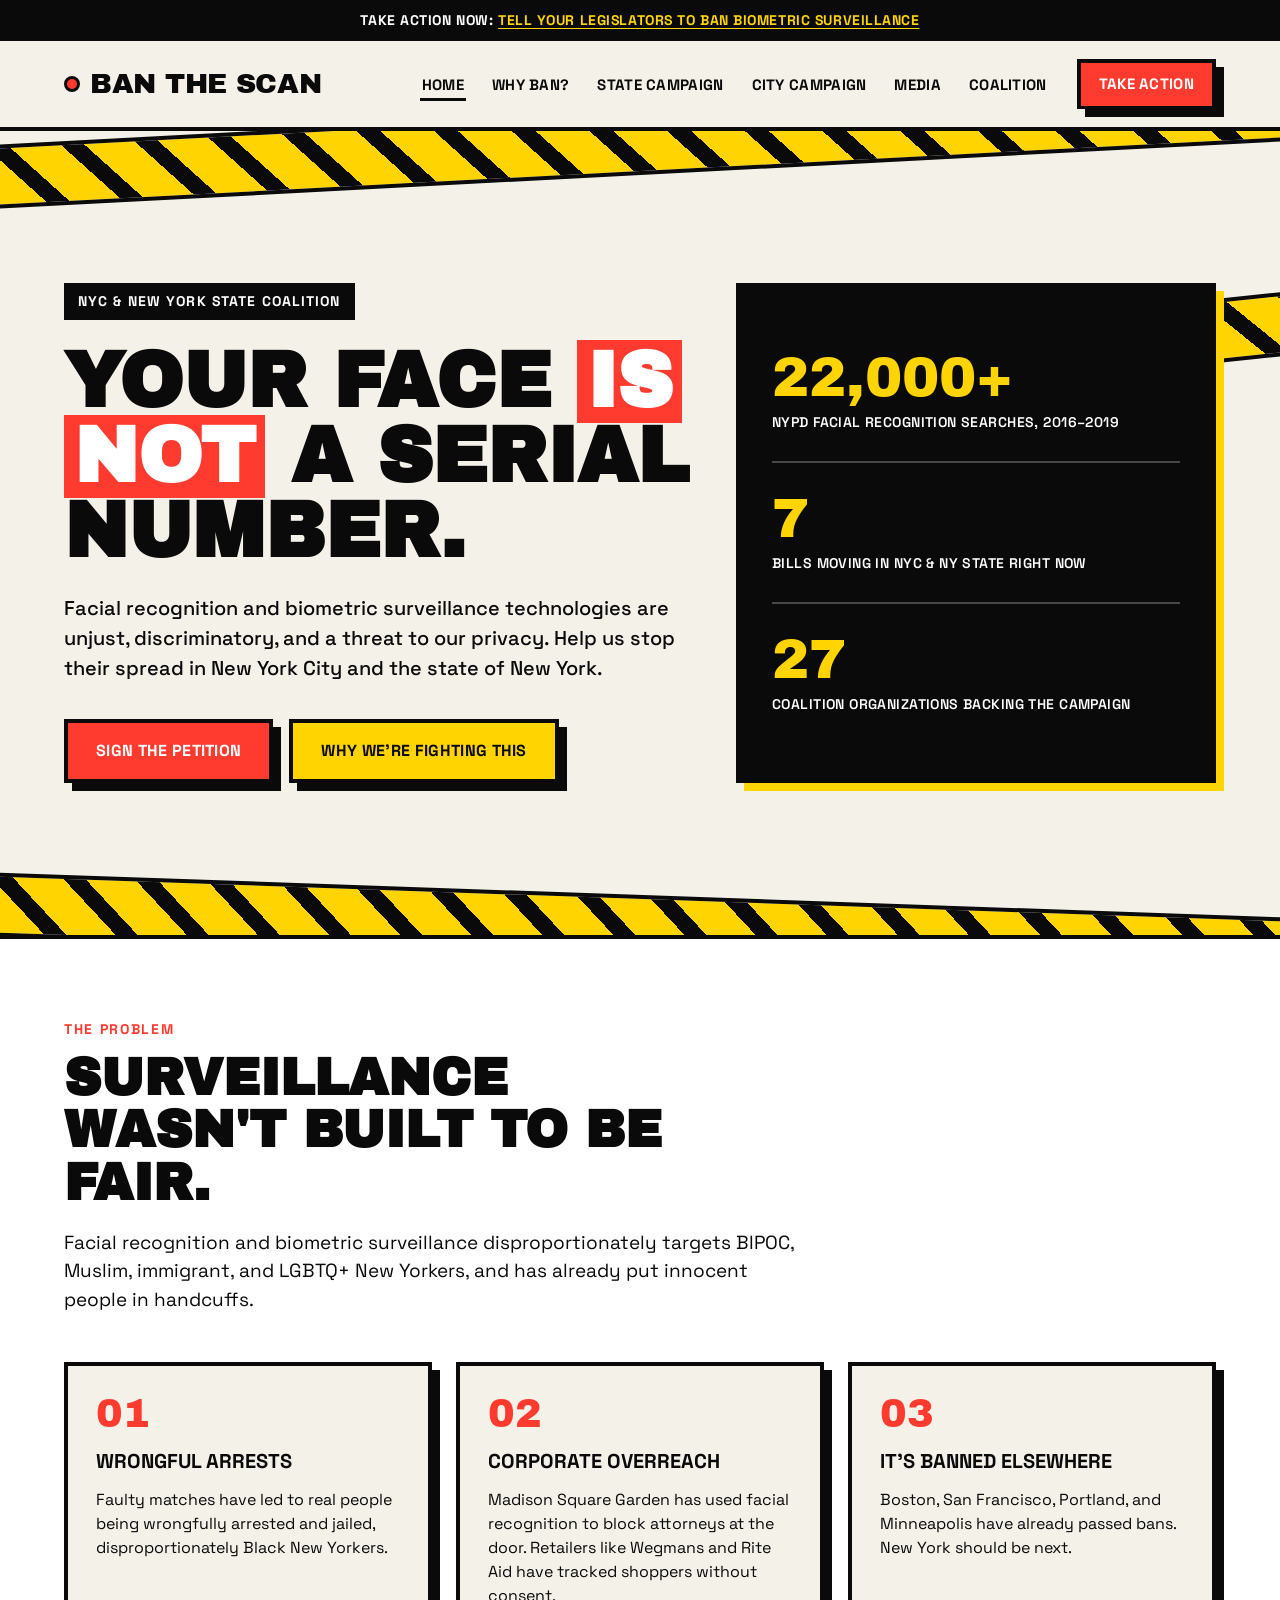
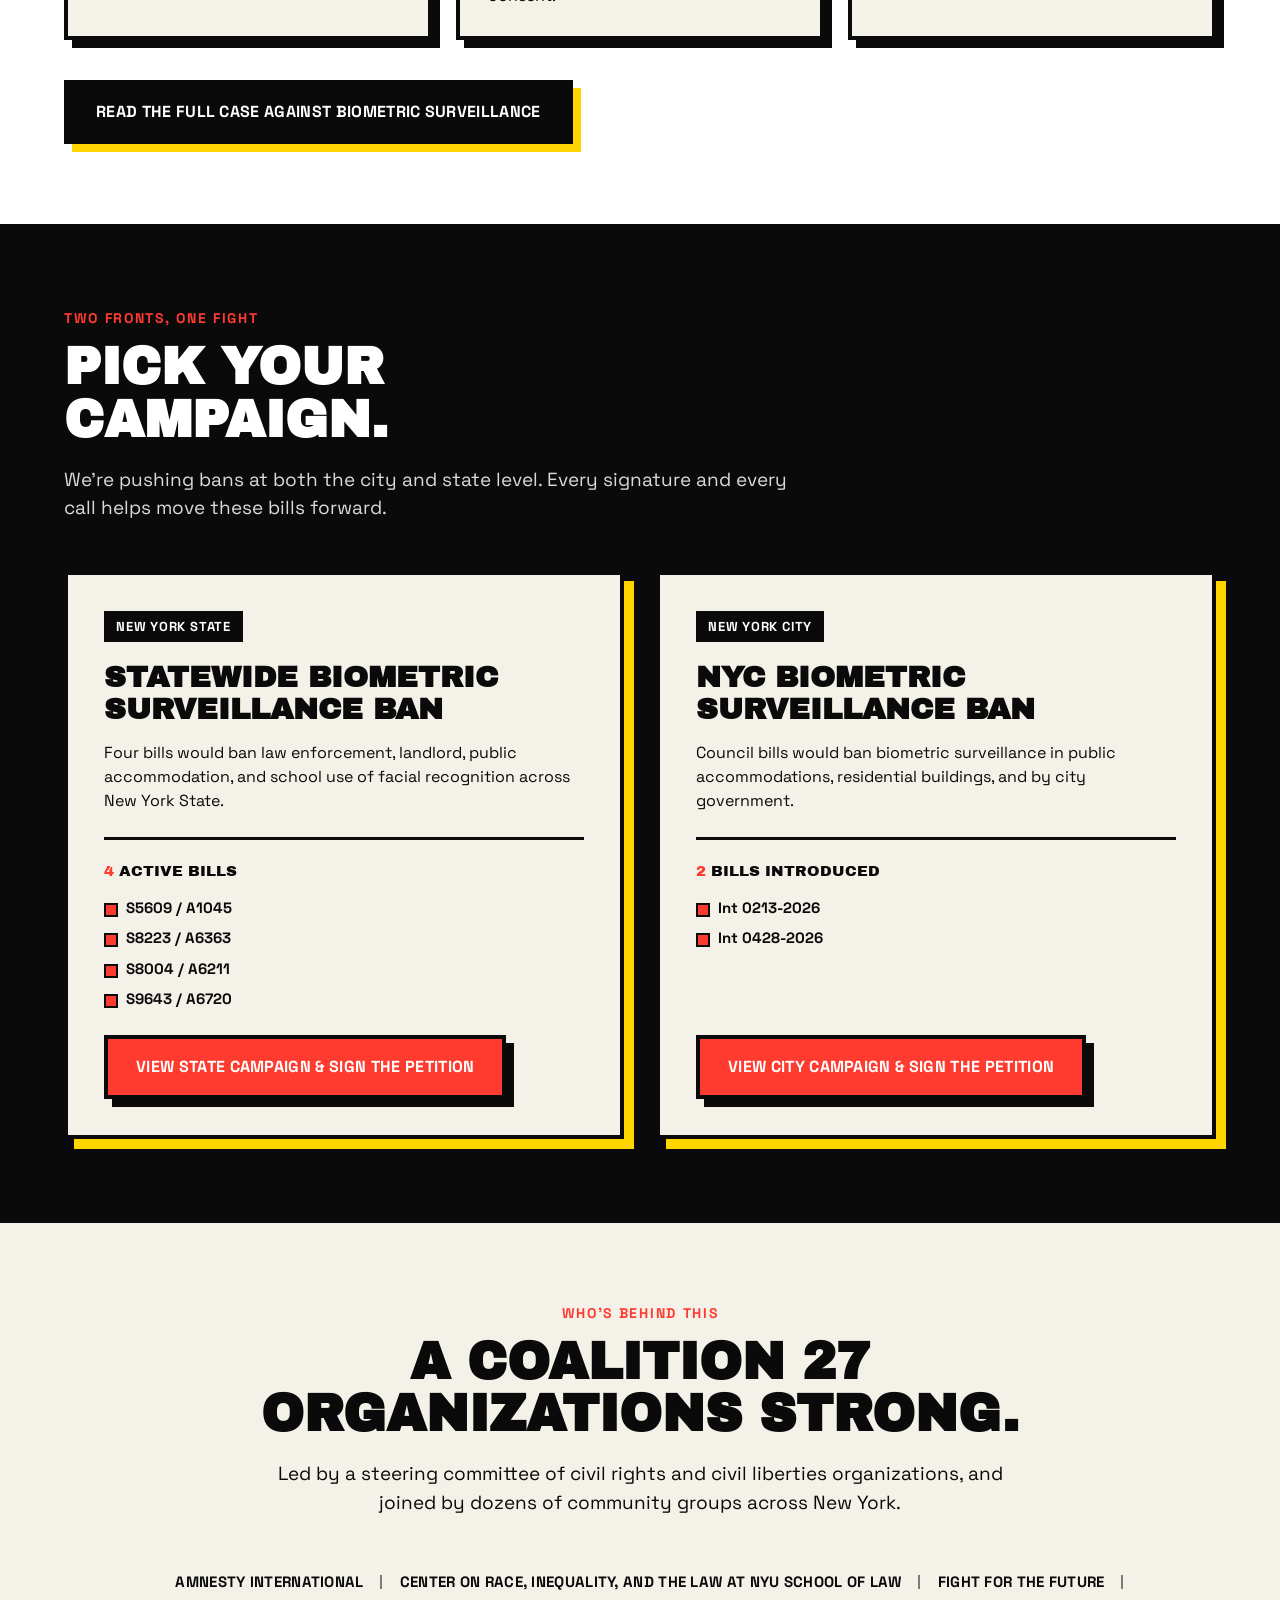
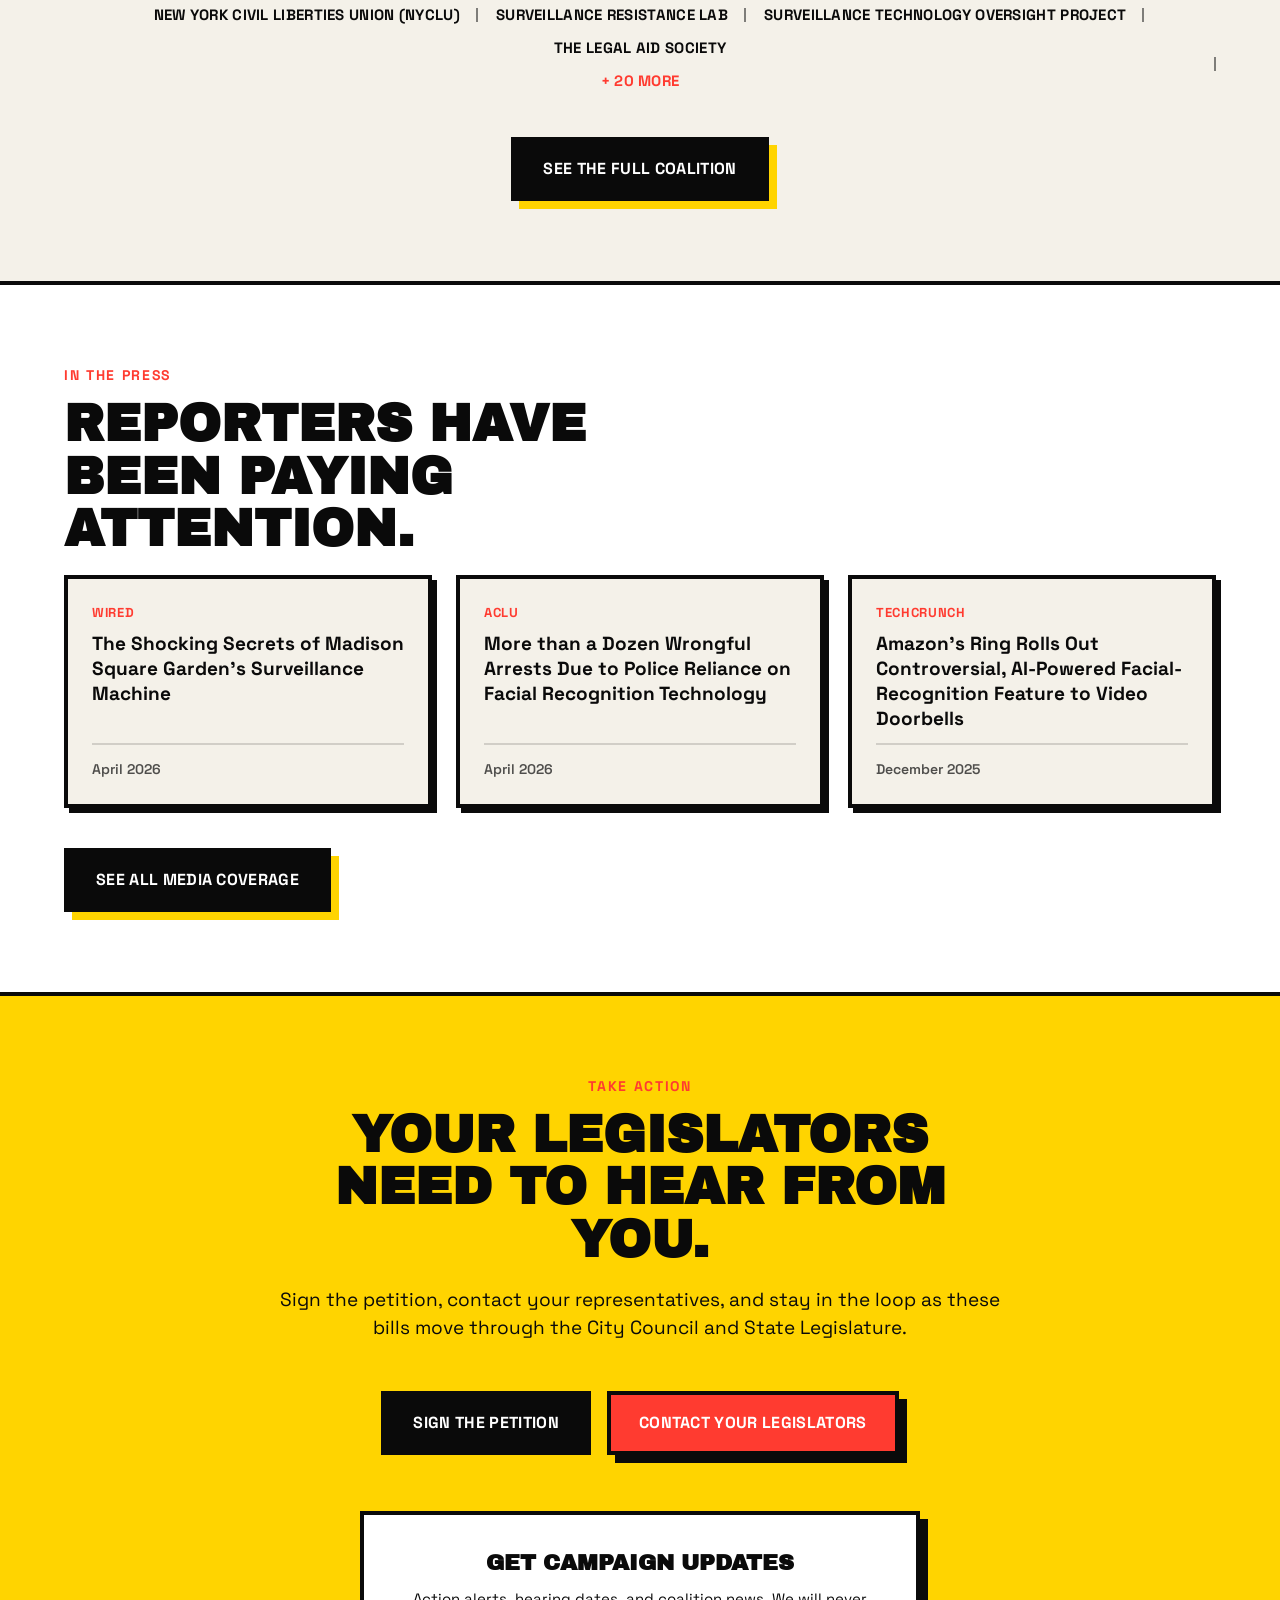
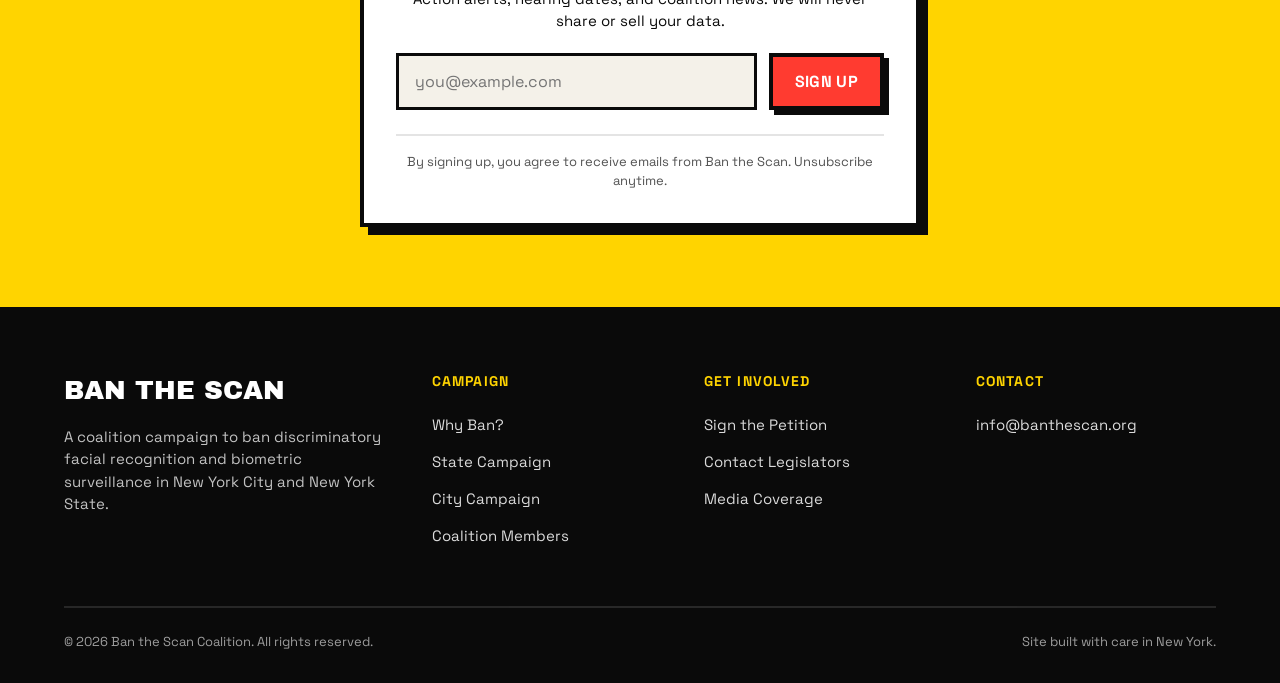
==== index.html @ d0b8f802 "Updated Cril 2025 Public Accommodations Ban Memo Of Support and 32 other files" ====
<!doctype html>
<html lang="en">
    <head>
        <meta charset="UTF-8" />
        <meta name="viewport" content="width=device-width, initial-scale=1.0" />
        <title>Ban the Scan | Stop Facial Recognition Surveillance in NYC &amp; New York State</title>
        <meta name="description" content="Ban the Scan is a coalition campaign to ban discriminatory facial recognition and biometric surveillance in New York City and New York State." />
        <link rel="stylesheet" href="/assets/css/styles.css" />
    </head>
    <body>
        <a class="skip-link" href="#main">Skip to Content</a>

        <div class="announcement">
    Take action now:
    <a href="/get-involved.html"
        >tell your legislators to ban biometric surveillance</a
    >
</div>

        <header class="site-header" id="siteHeader">
    <div class="wrap">
        <a class="logo" href="/index.html"
            ><span class="dot"></span> Ban the Scan</a
        >

        <nav class="main-nav" aria-label="Primary">
            <ul>
                <li>
                    <a
                        href="/index.html"
                        aria-current="page"
                        >Home</a
                    >
                </li>
                <li>
                    <a
                        href="/about.html"
                        
                        >Why Ban?</a
                    >
                </li>
                <li>
                    <a
                        href="/campaign-state.html"
                        
                        >State Campaign</a
                    >
                </li>
                <li>
                    <a
                        href="/campaign-city.html"
                        
                        >City Campaign</a
                    >
                </li>
                <li>
                    <a
                        href="/news.html"
                        
                        >Media</a
                    >
                </li>
                <li>
                    <a
                        href="/coalition.html"
                        
                        >Coalition</a
                    >
                </li>
            </ul>
            <a class="btn nav-cta" href="/get-involved.html"
                >Take Action</a
            >
        </nav>

        <button
            class="menu-toggle"
            id="menuToggle"
            aria-expanded="false"
            aria-controls="siteHeader"
        >
            Menu
        </button>
    </div>
</header>


        <main id="main">
    <!-- HERO -->
    <section class="hero">
        <div class="tape tape-1" aria-hidden="true"></div>
        <div class="tape tape-2" aria-hidden="true"></div>
        <div class="tape tape-3" aria-hidden="true"></div>
        <div class="wrap">
            <div class="hero-copy">
                <span class="hero-eyebrow">NYC &amp; New York State Coalition</span>
                <h1>Your face <mark>is not</mark> a serial number.</h1>
                <p class="hero-sub">Facial recognition and biometric surveillance technologies are unjust, discriminatory, and a threat to our privacy. Help us stop their spread in New York City and the state of New York.</p>
                <div class="hero-actions">
                    <a class="btn btn-primary" href="/get-involved.html">Sign the Petition</a>
                    <a class="btn btn-yellow" href="/about.html">Why We're Fighting This</a>
                </div>
            </div>

            <div class="hero-card">
                <div class="stat">22,000+</div>
                <div class="stat-label">NYPD facial recognition searches, 2016&ndash;2019</div>

                <div class="stat">7</div>
                <div class="stat-label">Bills moving in NYC &amp; NY State right now</div>

                <div class="stat">27</div>
                <div class="stat-label">Coalition organizations backing the campaign</div>
            </div>
        </div>
    </section>

    <!-- WHY BAN -->
    <section class="why-ban" id="why">
        <div class="wrap">
            <p class="section-label">The Problem</p>
            <h2 class="section-heading">Surveillance wasn't built to be fair.</h2>
            <p class="section-intro">Facial recognition and biometric surveillance disproportionately targets BIPOC, Muslim, immigrant, and LGBTQ+ New Yorkers, and has already put innocent people in handcuffs.</p>

            <div class="reasons-grid">
                
                <div class="reason-card">
                    <div class="num">01</div>
                    <h3>Wrongful Arrests</h3>
                    <p>Faulty matches have led to real people being wrongfully arrested and jailed, disproportionately Black New Yorkers.</p>
                </div>
                
                <div class="reason-card">
                    <div class="num">02</div>
                    <h3>Corporate Overreach</h3>
                    <p>Madison Square Garden has used facial recognition to block attorneys at the door. Retailers like Wegmans and Rite Aid have tracked shoppers without consent.</p>
                </div>
                
                <div class="reason-card">
                    <div class="num">03</div>
                    <h3>It's Banned Elsewhere</h3>
                    <p>Boston, San Francisco, Portland, and Minneapolis have already passed bans. New York should be next.</p>
                </div>
                
            </div>

            <div class="why-ban-footer">
                <a class="btn btn-black" href="/about.html">Read the Full Case Against Biometric Surveillance</a>
            </div>
        </div>
    </section>

    <!-- CAMPAIGNS -->
    <section class="campaigns" id="campaigns">
        <div class="wrap">
            <p class="section-label">Two Fronts, One Fight</p>
            <h2 class="section-heading">Pick your campaign.</h2>
            <p class="section-intro">We're pushing bans at both the city and state level. Every signature and every call helps move these bills forward.</p>

            <div class="campaign-grid">
                <article class="campaign-card">
                    <span class="flag">New York State</span>
                    <h3>Statewide Biometric Surveillance Ban</h3>
                    <p>Four bills would ban law enforcement, landlord, public accommodation, and school use of facial recognition across New York State.</p>
                    <p class="bill-count">
                        <span>4</span> active bills
                    </p>
                    <ul class="bill-list">
                        
                        
                        <li>S5609 / A1045</li>
                        
                        <li>S8223 / A6363</li>
                        
                        <li>S8004 / A6211</li>
                        
                        <li>S9643 / A6720</li>
                        
                    </ul>
                    <a class="btn btn-primary" href="/campaign-state.html">View State Campaign &amp; Sign the Petition</a>
                </article>

                <article class="campaign-card">
                    <span class="flag">New York City</span>
                    <h3>NYC Biometric Surveillance Ban</h3>
                    <p>Council bills would ban biometric surveillance in public accommodations, residential buildings, and by city government.</p>
                    <p class="bill-count">
                        <span>2</span> bills introduced
                    </p>
                    <ul class="bill-list">
                        
                        
                        
                        <li>Int 0213-2026</li>
                        
                        
                        
                        <li>Int 0428-2026</li>
                        
                        
                        
                        
                    </ul>
                    <a class="btn btn-primary" href="/campaign-city.html">View City Campaign &amp; Sign the Petition</a>
                </article>
            </div>
        </div>
    </section>

    <!-- COALITION -->
    <section class="coalition" id="coalition">
        <div class="wrap">
            <p class="section-label">Who's Behind This</p>
            <h2 class="section-heading">
                A coalition 27<br class="lg-break" />
                organizations strong.
            </h2>
            <p class="section-intro">Led by a steering committee of civil rights and civil liberties organizations, and joined by dozens of community groups across New York.</p>

            
            <div class="org-strip">
                
                <span>Amnesty International</span>
                
                <span>Center on Race, Inequality, and the Law at NYU School of Law</span>
                
                <span>Fight for the Future</span>
                
                <span>New York Civil Liberties Union (NYCLU)</span>
                
                <span>Surveillance Resistance Lab</span>
                
                <span>Surveillance Technology Oversight Project</span>
                
                <span>The Legal Aid Society</span>
                
                <span class="row-break-lg" aria-hidden="true"></span>
                
                
                <span class="more">+ 20 more</span>
            </div>

            <a class="btn btn-black" href="/coalition.html">See the Full Coalition</a>
        </div>
    </section>

    <!-- NEWS PREVIEW -->
    <section class="news" id="media">
        <div class="wrap">
            <p class="section-label">In the Press</p>
            <h2 class="section-heading">Reporters have been paying attention.</h2>

            <div class="news-grid">
                
                
                <article class="news-card">
                    <div class="outlet">Wired</div>
                    <h3>The Shocking Secrets of Madison Square Garden's Surveillance Machine</h3>
                    <div class="news-card-foot">
                        <div class="date">April 2026</div>
                    </div>
                </article>
                
                <article class="news-card">
                    <div class="outlet">ACLU</div>
                    <h3>More than a Dozen Wrongful Arrests Due to Police Reliance on Facial Recognition Technology</h3>
                    <div class="news-card-foot">
                        <div class="date">April 2026</div>
                    </div>
                </article>
                
                <article class="news-card">
                    <div class="outlet">TechCrunch</div>
                    <h3>Amazon's Ring Rolls Out Controversial, AI-Powered Facial-Recognition Feature to Video Doorbells</h3>
                    <div class="news-card-foot">
                        <div class="date">December 2025</div>
                    </div>
                </article>
                
            </div>

            <a class="btn btn-black" href="/news.html">See All Media Coverage</a>
        </div>
    </section>

    <!-- FINAL CTA -->
    <section class="final-cta" id="action">
        <div class="wrap">
            <p class="section-label">Take Action</p>
            <h2 class="section-heading">Your legislators need to hear from you.</h2>
            <p class="section-intro">Sign the petition, contact your representatives, and stay in the loop as these bills move through the City Council and State Legislature.</p>

            <div class="cta-actions">
                <a class="btn btn-black" href="/get-involved.html">Sign the Petition</a>
                <a class="btn btn-primary" href="/contact-legislators.html">Contact Your Legislators</a>
            </div>

            <form class="signup-form" action="#" method="post">
    <h3>Get Campaign Updates</h3>
    <p>Action alerts, hearing dates, and coalition news. We will never share or sell your data.</p>
    <div class="signup-row">
        <label class="visually-hidden" for="email">Email address</label>
        <input type="email" id="email" name="email" placeholder="you@example.com" required="" />
        <button class="btn btn-primary" type="submit">
            Sign Up
        </button>
    </div>
    <p class="signup-fineprint">By signing up, you agree to receive emails from Ban the Scan. Unsubscribe anytime.</p>
</form>

        </div>
    </section>
</main>


        


<footer class="site-footer">
    <div class="wrap">
        <div class="footer-grid">
            <div class="footer-col">
                <div class="footer-logo">Ban the Scan</div>
                <p>A coalition campaign to ban discriminatory facial recognition and biometric surveillance in New York City and New York State.</p>
            </div>
            <div class="footer-col">
                <h4>Campaign</h4>
                <ul>
                    <li><a href="/about.html">Why Ban?</a></li>
                    <li>
                        <a href="/campaign-state.html">State Campaign</a>
                    </li>
                    <li>
                        <a href="/campaign-city.html">City Campaign</a>
                    </li>
                    <li>
                        <a href="/coalition.html">Coalition Members</a>
                    </li>
                </ul>
            </div>
            <div class="footer-col">
                <h4>Get Involved</h4>
                <ul>
                    <li>
                        
                        <a href="/get-involved.html">Sign the Petition</a>
                        
                    </li>
                    <li>
                        
                        <a href="/contact-legislators.html">Contact Legislators</a>
                        
                    </li>
                    <li><a href="/news.html">Media Coverage</a></li>
                </ul>
            </div>
            <div class="footer-col">
                <h4>Contact</h4>
                <ul>
                    <li>
                        <a href="mailto:info@banthescan.org"
                            >info@banthescan.org</a
                        >
                    </li>
                </ul>
            </div>
        </div>

        <div class="footer-bottom">
            <span>&copy; 2026 Ban the Scan Coalition. All rights reserved.</span>
            <span>Site built with care in New York.</span>
        </div>
    </div>
</footer>


        <script>
            var toggle = document.getElementById("menuToggle");
            var header = document.getElementById("siteHeader");
            toggle.addEventListener("click", function () {
                var isOpen = header.classList.toggle("nav-open");
                toggle.setAttribute("aria-expanded", isOpen ? "true" : "false");
                toggle.textContent = isOpen ? "Close" : "Menu";
            });
        </script>
    </body>
</html>
---- assets/css/styles.css ----
/* ==========================================================================
   BAN THE SCAN | Neo-Brutalist Redesign
   Base stylesheet
   ========================================================================== */

@import url("https://fonts.googleapis.com/css2?family=Archivo+Black&family=Space+Grotesk:wght@400;500;600;700&display=swap");

:root {
    --black: #0a0a0a;
    --cream: #f4f1e9;
    --white: #ffffff;
    --red: #ff3b30;
    --yellow: #ffd400;
    --green: #00c853;
    --blue: #2b4bff;

    --border: 4px solid var(--black);
    --shadow-offset: 8px;
    --shadow: var(--shadow-offset) var(--shadow-offset) 0 0 var(--black);
    --shadow-sm: 5px 5px 0 0 var(--black);

    --font-display: "Archivo Black", "Helvetica Neue", Arial, sans-serif;
    --font-body: "Space Grotesk", "Helvetica Neue", Arial, sans-serif;
}

* {
    box-sizing: border-box;
}

html {
    scroll-behavior: smooth;
}

body {
    margin: 0;
    background: var(--cream);
    color: var(--black);
    font-family: var(--font-body);
    font-size: 18px;
    line-height: 1.5;
    -webkit-font-smoothing: antialiased;
}

img {
    max-width: 100%;
    display: block;
}

.visually-hidden {
    position: absolute;
    width: 1px;
    height: 1px;
    padding: 0;
    margin: -1px;
    overflow: hidden;
    clip: rect(0, 0, 0, 0);
    white-space: nowrap;
    border: 0;
}

a {
    color: inherit;
}

.wrap {
    max-width: 1200px;
    margin: 0 auto;
    padding: 0 24px;
}

/* Skip link */
.skip-link {
    position: absolute;
    left: -9999px;
    top: 0;
    background: var(--yellow);
    color: var(--black);
    padding: 12px 20px;
    z-index: 1000;
    font-family: var(--font-body);
    font-weight: 700;
    text-transform: uppercase;
    border: var(--border);
}
.skip-link:focus {
    left: 24px;
    top: 24px;
}

/* ==========================================================================
   Announcement bar
   ========================================================================== */

.announcement {
    background: var(--black);
    color: var(--white);
    font-family: var(--font-body);
    font-weight: 700;
    text-transform: uppercase;
    letter-spacing: 0.04em;
    font-size: 14px;
    text-align: center;
    padding: 10px 16px;
}

.announcement a {
    color: var(--yellow);
    text-decoration: underline;
    text-underline-offset: 3px;
}

/* ==========================================================================
   Header / Nav
   ========================================================================== */

.site-header {
    background: var(--cream);
    border-bottom: var(--border);
    position: sticky;
    top: 0;
    z-index: 100;
}

.site-header .wrap {
    display: flex;
    align-items: center;
    justify-content: space-between;
    padding-top: 18px;
    padding-bottom: 18px;
    gap: 24px;
}

.logo {
    font-family: var(--font-display);
    font-size: 28px;
    text-decoration: none;
    text-transform: uppercase;
    letter-spacing: -0.01em;
    line-height: 1;
    display: flex;
    align-items: center;
    gap: 10px;
    white-space: nowrap;
}

.logo .dot {
    width: 16px;
    height: 16px;
    background: var(--red);
    border: 3px solid var(--black);
    border-radius: 50%;
    display: inline-block;
}

.main-nav {
    display: flex;
    align-items: center;
    gap: 28px;
}

.main-nav ul {
    list-style: none;
    display: flex;
    gap: 24px;
    margin: 0;
    padding: 0;
}

.main-nav a {
    text-decoration: none;
    font-weight: 700;
    text-transform: uppercase;
    font-size: 15px;
    letter-spacing: 0.02em;
    padding: 4px 2px;
    border-bottom: 3px solid transparent;
}

.main-nav a:hover,
.main-nav a:focus {
    border-bottom: 3px solid var(--red);
}

.main-nav a[aria-current="page"] {
    border-bottom: 3px solid var(--black);
}

.nav-cta {
    background: var(--red) !important;
    color: var(--white) !important;
    padding: 10px 18px !important;
    border: 3px solid var(--black);
    box-shadow: var(--shadow-sm);
    border-bottom: 3px solid var(--black) !important;
    transition:
        transform 0.08s ease,
        box-shadow 0.08s ease;
}

.nav-cta:hover {
    transform: translate(-2px, -2px);
    box-shadow: 7px 7px 0 0 var(--black);
    border-bottom: 3px solid var(--black) !important;
}

.menu-toggle {
    display: none;
    background: var(--black);
    color: var(--white);
    border: var(--border);
    font-family: var(--font-body);
    font-weight: 700;
    text-transform: uppercase;
    font-size: 14px;
    padding: 10px 14px;
    cursor: pointer;
}

/* ==========================================================================
   Buttons (shared)
   ========================================================================== */

.btn {
    display: inline-flex;
    align-items: center;
    gap: 8px;
    font-family: var(--font-body);
    font-weight: 700;
    text-transform: uppercase;
    letter-spacing: 0.02em;
    text-decoration: none;
    font-size: 16px;
    padding: 16px 28px;
    border: var(--border);
    box-shadow: var(--shadow);
    background: var(--white);
    color: var(--black);
    transition:
        transform 0.08s ease,
        box-shadow 0.08s ease;
    cursor: pointer;
}

.btn:hover {
    transform: translate(-3px, -3px);
    box-shadow: 11px 11px 0 0 var(--black);
}

.btn:active {
    transform: translate(0, 0);
    box-shadow: 2px 2px 0 0 var(--black);
}

.btn-primary {
    background: var(--red);
    color: var(--white);
}

.btn-yellow {
    background: var(--yellow);
    color: var(--black);
}

.btn-black {
    background: var(--black);
    color: var(--white);
    box-shadow: var(--shadow-offset) var(--shadow-offset) 0 0 var(--yellow);
}

.btn-black:hover {
    box-shadow: 11px 11px 0 0 var(--yellow);
}

.btn-black:active {
    box-shadow: 2px 2px 0 0 var(--yellow);
}

.btn-sm {
    padding: 10px 18px;
    font-size: 14px;
    box-shadow: var(--shadow-sm);
}
.btn-sm:hover {
    box-shadow: 8px 8px 0 0 var(--black);
}

/* ==========================================================================
   Hero
   ========================================================================== */

.hero {
    border-bottom: var(--border);
    background: var(--cream);
    position: relative;
    overflow: hidden;
}

.tape {
    position: absolute;
    left: -80px;
    right: -80px;
    height: 64px;
    background: repeating-linear-gradient(
        45deg,
        var(--yellow) 0 36px,
        var(--black) 36px 52px
    );
    border-top: 4px solid var(--black);
    border-bottom: 4px solid var(--black);
    z-index: 0;
}

.tape-1 {
    top: -20px;
    transform: rotate(-3deg);
}

.tape-2 {
    bottom: -24px;
    transform: rotate(2deg);
}

.tape-3 {
    top: 180px;
    left: 66%;
    transform: rotate(-6deg);
}

@media (max-width: 900px) {
    .tape-3 {
        display: none;
    }
}

.hero .wrap {
    position: relative;
    z-index: 1;
    padding-top: 72px;
    padding-bottom: 72px;
    display: grid;
    grid-template-columns: 1.3fr 1fr;
    gap: 48px;
    align-items: start;
}

.hero-eyebrow {
    display: inline-block;
    background: var(--black);
    color: var(--white);
    font-weight: 700;
    text-transform: uppercase;
    font-size: 14px;
    letter-spacing: 0.08em;
    padding: 8px 14px;
    margin-bottom: 24px;
}

.hero h1 {
    font-family: var(--font-display);
    font-size: clamp(42px, 6vw, 84px);
    line-height: 0.98;
    text-transform: uppercase;
    margin: 0 0 24px;
}

.hero h1 mark {
    background: var(--red);
    color: var(--white);
    padding: 0 10px;
    box-decoration-break: clone;
    -webkit-box-decoration-break: clone;
}

.hero-sub {
    font-size: 20px;
    max-width: 54ch;
    margin: 0 0 36px;
    font-weight: 500;
}

.hero-actions {
    display: flex;
    flex-wrap: wrap;
    gap: 16px;
}

.hero-card {
    background: var(--black);
    color: var(--white);
    border: var(--border);
    box-shadow: var(--shadow-offset) var(--shadow-offset) 0 0 var(--yellow);
    padding: 32px;
    align-self: stretch;
    display: flex;
    flex-direction: column;
    justify-content: center;
    position: relative;
    z-index: 1;
}

.hero-card .stat {
    font-family: var(--font-display);
    font-size: 56px;
    line-height: 1;
    color: var(--yellow);
    margin-bottom: 6px;
}

.hero-card .stat-label {
    font-weight: 600;
    text-transform: uppercase;
    font-size: 14px;
    letter-spacing: 0.03em;
    color: var(--white);
    margin-bottom: 28px;
    padding-bottom: 28px;
    border-bottom: 2px solid rgba(255, 255, 255, 0.25);
}

.hero-card .stat-label:last-child {
    border-bottom: none;
    margin-bottom: 0;
    padding-bottom: 0;
}

/* ==========================================================================
   Section scaffolding
   ========================================================================== */

section {
    border-bottom: var(--border);
    padding: 80px 0;
}

section:last-of-type {
    border-bottom: none;
}

.section-label {
    font-family: var(--font-body);
    font-weight: 700;
    text-transform: uppercase;
    letter-spacing: 0.12em;
    font-size: 14px;
    color: var(--red);
    margin: 0 0 12px;
}

.section-heading {
    font-family: var(--font-display);
    font-size: clamp(32px, 4vw, 52px);
    text-transform: uppercase;
    line-height: 1.02;
    margin: 0 0 20px;
    max-width: 18ch;
}

.section-intro {
    max-width: 62ch;
    font-size: 19px;
    margin: 0 0 48px;
}

/* ==========================================================================
   Why Ban: reasons grid
   ========================================================================== */

.why-ban {
    background: var(--white);
}

.reasons-grid {
    display: grid;
    grid-template-columns: repeat(3, 1fr);
    gap: 24px;
}

.reason-card {
    border: var(--border);
    box-shadow: var(--shadow);
    background: var(--cream);
    padding: 28px;
}

.reason-card .num {
    font-family: var(--font-display);
    font-size: 40px;
    color: var(--red);
    margin-bottom: 12px;
    line-height: 1;
}

.reason-card h3 {
    font-family: var(--font-body);
    text-transform: uppercase;
    font-size: 20px;
    margin: 0 0 12px;
}

.reason-card p {
    margin: 0;
    font-size: 16px;
}

.why-ban-footer {
    margin-top: 40px;
}

/* ==========================================================================
   Campaigns split (State / City)
   ========================================================================== */

.campaigns {
    background: var(--black);
    color: var(--white);
}

.campaigns .section-heading {
    color: var(--white);
}

.campaigns .section-intro {
    color: rgba(255, 255, 255, 0.85);
}

.campaign-grid {
    display: grid;
    grid-template-columns: 1fr 1fr;
    gap: 32px;
}

.campaign-card {
    background: var(--cream);
    color: var(--black);
    border: var(--border);
    box-shadow: 10px 10px 0 0 var(--yellow);
    padding: 36px;
    display: flex;
    flex-direction: column;
}

.campaign-card .flag {
    display: inline-block;
    font-weight: 700;
    text-transform: uppercase;
    font-size: 13px;
    letter-spacing: 0.06em;
    background: var(--black);
    color: var(--white);
    padding: 6px 12px;
    margin-bottom: 20px;
    width: fit-content;
}

.campaign-card h3 {
    font-family: var(--font-display);
    font-size: 30px;
    text-transform: uppercase;
    margin: 0 0 16px;
    line-height: 1.05;
}

.campaign-card p {
    font-size: 16px;
    margin: 0 0 24px;
}

.campaign-card .bill-count {
    font-family: var(--font-display);
    font-size: 15px;
    text-transform: uppercase;
    margin: 0 0 14px;
    padding-top: 20px;
    border-top: 3px solid var(--black);
}

.campaign-card .bill-count span {
    color: var(--red);
}

.bill-list {
    list-style: none;
    margin: 0 0 24px;
    padding: 0;
}

.bill-list li {
    position: relative;
    padding-left: 22px;
    font-weight: 700;
    font-size: 15px;
    margin-bottom: 8px;
}

.bill-list li::before {
    content: "";
    position: absolute;
    left: 0;
    top: 6px;
    width: 10px;
    height: 10px;
    background: var(--red);
    border: 2px solid var(--black);
}

.bill-list li:last-child {
    margin-bottom: 0;
}

.campaign-card .btn {
    margin-top: auto;
    align-self: flex-start;
}

/* ==========================================================================
   Coalition strip
   ========================================================================== */

.coalition {
    background: var(--cream);
    text-align: center;
}

.coalition .section-heading {
    margin-left: auto;
    margin-right: auto;
    max-width: none;
}

.lg-break {
    display: none;
}

@media (min-width: 641px) {
    .lg-break {
        display: block;
    }
}

.coalition .section-intro {
    margin-left: auto;
    margin-right: auto;
    text-align: center;
}

.org-strip {
    display: flex;
    flex-wrap: wrap;
    justify-content: center;
    align-items: center;
    gap: 0;
    margin-bottom: 40px;
}

.org-strip span {
    position: relative;
    padding: 0 18px;
    font-family: var(--font-body);
    font-weight: 700;
    text-transform: uppercase;
    font-size: 15px;
    letter-spacing: 0.02em;
    line-height: 2.2;
}

.org-strip span:not(:last-child)::after {
    content: "";
    position: absolute;
    right: 0;
    top: 50%;
    transform: translateY(-50%);
    width: 2px;
    height: 14px;
    background: var(--black);
    opacity: 0.5;
}

.org-strip span.more {
    color: var(--red);
}

.org-strip .row-break-lg {
    display: none;
}

.org-strip .row-break-lg::after {
    content: none;
}

@media (min-width: 641px) {
    .org-strip .row-break-lg {
        display: block;
        flex-basis: 100%;
        height: 0;
        padding: 0;
    }

    .org-strip span:has(+ .row-break-lg)::after {
        content: none;
    }
}

/* ==========================================================================
   News preview
   ========================================================================== */

.news {
    background: var(--white);
}

.news-grid {
    display: grid;
    grid-template-columns: repeat(3, 1fr);
    gap: 24px;
    margin-bottom: 40px;
}

.news-card {
    border: var(--border);
    box-shadow: var(--shadow-sm);
    padding: 24px;
    background: var(--cream);
    display: flex;
    flex-direction: column;
    height: 100%;
}

.news-card .outlet {
    font-weight: 700;
    text-transform: uppercase;
    font-size: 13px;
    letter-spacing: 0.05em;
    color: var(--red);
    margin-bottom: 10px;
}

.news-card h3 {
    font-size: 19px;
    line-height: 1.3;
    margin: 0 0 12px;
}

.news-card p {
    font-size: 15px;
    margin: 0 0 16px;
}

.news-card-foot {
    margin-top: auto;
    display: flex;
    align-items: center;
    justify-content: space-between;
    flex-wrap: wrap;
    gap: 12px;
    padding-top: 14px;
    border-top: 2px solid rgba(10, 10, 10, 0.15);
}

.news-card .date {
    font-size: 14px;
    font-weight: 600;
    opacity: 0.7;
}

.coverage-category {
    margin-bottom: 56px;
}

.coverage-category:last-child {
    margin-bottom: 0;
}

.coverage-category h3 {
    font-family: var(--font-display);
    text-transform: uppercase;
    font-size: 24px;
    margin: 0 0 24px;
}

.stat-strip {
    display: flex;
    flex-wrap: wrap;
    gap: 16px;
    margin-top: 32px;
}

.stat-chip {
    border: var(--border);
    background: var(--white);
    box-shadow: var(--shadow-sm);
    padding: 14px 20px;
}

.stat-chip .num {
    font-family: var(--font-display);
    font-size: 28px;
    color: var(--red);
    line-height: 1;
}

.stat-chip .label {
    font-weight: 700;
    text-transform: uppercase;
    font-size: 12px;
    letter-spacing: 0.03em;
    margin-top: 4px;
}

/* ==========================================================================
   Final CTA / email signup
   ========================================================================== */

.final-cta {
    background: var(--yellow);
    text-align: center;
}

.final-cta .section-heading {
    margin-left: auto;
    margin-right: auto;
    max-width: 20ch;
}

.final-cta .section-intro {
    margin-left: auto;
    margin-right: auto;
    text-align: center;
}

.cta-actions {
    display: flex;
    justify-content: center;
    gap: 16px;
    flex-wrap: wrap;
    margin-bottom: 56px;
}

.signup-form {
    max-width: 560px;
    margin: 0 auto;
    border: var(--border);
    box-shadow: var(--shadow);
    background: var(--white);
    padding: 32px;
}

.signup-form h3 {
    font-family: var(--font-display);
    text-transform: uppercase;
    font-size: 22px;
    margin: 0 0 8px;
}

.signup-form p {
    margin: 0 0 20px;
    font-size: 15px;
}

.signup-row {
    display: flex;
    gap: 12px;
}

.signup-row input[type="email"] {
    flex: 1;
    font-family: var(--font-body);
    font-size: 16px;
    padding: 14px 16px;
    border: 3px solid var(--black);
    background: var(--cream);
}

.signup-row input[type="email"]:focus {
    outline: 3px solid var(--blue);
    outline-offset: 2px;
}

.signup-row .btn {
    padding: 14px 22px;
    box-shadow: var(--shadow-sm);
}

.signup-form p.signup-fineprint {
    font-size: 13px;
    margin: 24px 0 0;
    padding-top: 16px;
    border-top: 2px solid rgba(0, 0, 0, 0.15);
    opacity: 0.7;
}

/* ==========================================================================
   Footer
   ========================================================================== */

.site-footer {
    background: var(--black);
    color: var(--white);
    padding: 64px 0 32px;
}

.footer-grid {
    display: grid;
    grid-template-columns: 1.4fr 1fr 1fr 1fr;
    gap: 32px;
    margin-bottom: 48px;
}

.footer-col h4 {
    text-transform: uppercase;
    font-size: 14px;
    letter-spacing: 0.08em;
    color: var(--yellow);
    margin: 0 0 18px;
}

.footer-col ul {
    list-style: none;
    margin: 0;
    padding: 0;
}

.footer-col li {
    margin-bottom: 10px;
}

.footer-col a {
    text-decoration: none;
    font-size: 15px;
    color: var(--white);
    opacity: 0.85;
}

.footer-col a:hover {
    opacity: 1;
    text-decoration: underline;
}

.footer-logo {
    font-family: var(--font-display);
    font-size: 26px;
    text-transform: uppercase;
    margin-bottom: 16px;
}

.footer-col p {
    font-size: 15px;
    opacity: 0.75;
    max-width: 32ch;
}

.footer-bottom {
    border-top: 2px solid rgba(255, 255, 255, 0.2);
    padding-top: 24px;
    display: flex;
    justify-content: space-between;
    flex-wrap: wrap;
    gap: 12px;
    font-size: 13px;
    opacity: 0.6;
}

/* ==========================================================================
   Interior page hero + tape divider
   ========================================================================== */

.page-hero {
    background: var(--cream);
    border-bottom: var(--border);
    padding: 64px 0 56px;
}

.page-hero .hero-eyebrow {
    display: inline-block;
    background: var(--black);
    color: var(--white);
    font-weight: 700;
    text-transform: uppercase;
    font-size: 14px;
    letter-spacing: 0.08em;
    padding: 8px 14px;
    margin-bottom: 24px;
}

.page-hero h1 {
    font-family: var(--font-display);
    font-size: clamp(38px, 5.5vw, 68px);
    line-height: 1.02;
    text-transform: uppercase;
    margin: 0 0 36px;
    max-width: 16ch;
}

.page-hero .hero-sub {
    font-size: 20px;
    max-width: 62ch;
    margin: 0;
    font-weight: 500;
}

.tape-divider {
    height: 32px;
    background: repeating-linear-gradient(
        45deg,
        var(--yellow) 0 24px,
        var(--black) 24px 36px
    );
    border-top: 4px solid var(--black);
    border-bottom: 4px solid var(--black);
}

/* ==========================================================================
   Definitions
   ========================================================================== */

.definitions {
    background: var(--white);
}

.definitions-grid {
    display: grid;
    grid-template-columns: 1fr 1fr;
    gap: 24px;
}

.definition-card {
    border: var(--border);
    box-shadow: var(--shadow);
    background: var(--cream);
    padding: 32px;
}

.definition-card h3 {
    font-family: var(--font-display);
    text-transform: uppercase;
    font-size: 22px;
    margin: 0 0 14px;
}

.definition-card p {
    margin: 0;
    font-size: 16px;
}

/* ==========================================================================
   Case against: alternating stat blocks
   ========================================================================== */

.case-against {
    background: var(--cream);
}

.case-block {
    display: grid;
    grid-template-columns: 280px 1fr;
    gap: 40px;
    align-items: center;
    padding: 40px 0;
    border-bottom: 3px solid rgba(10, 10, 10, 0.15);
}

.case-block:first-of-type {
    padding-top: 0;
}

.case-block:last-of-type {
    border-bottom: none;
    padding-bottom: 0;
}

.case-block.reverse {
    grid-template-columns: 1fr 280px;
}

.case-block.reverse .case-visual {
    order: 2;
}

.case-visual {
    background: var(--black);
    border: var(--border);
    box-shadow: var(--shadow-offset) var(--shadow-offset) 0 0 var(--yellow);
    padding: 28px 20px;
    text-align: center;
}

.case-stat {
    font-family: var(--font-display);
    color: var(--yellow);
    font-size: clamp(28px, 3.4vw, 40px);
    line-height: 1;
    word-break: break-word;
}

.case-copy h3 {
    font-family: var(--font-body);
    text-transform: uppercase;
    font-size: 24px;
    margin: 0 0 12px;
}

.case-copy p {
    margin: 0;
    font-size: 17px;
    max-width: 68ch;
}

/* Real Stories: location tags are shorter text than the numeric case
   stats, so they get a smaller size and a wider box to avoid wrapping
   mid-word, plus a tighter gap to the publication byline below the name. */
#real-stories .case-stat {
    font-size: clamp(18px, 2vw, 22px);
    word-break: keep-all;
    overflow-wrap: normal;
}

#real-stories .case-copy h3 {
    margin-bottom: 4px;
}

@media (min-width: 901px) {
    #real-stories .case-block {
        grid-template-columns: 320px 1fr;
    }

    #real-stories .case-block.reverse {
        grid-template-columns: 1fr 320px;
    }
}

/* ==========================================================================
   Precedent (bans elsewhere)
   ========================================================================== */

.precedent {
    background: var(--white);
}

.precedent-grid {
    display: grid;
    grid-template-columns: repeat(4, 1fr);
    gap: 20px;
}

.precedent-card {
    border: var(--border);
    box-shadow: var(--shadow-sm);
    background: var(--cream);
    padding: 24px;
}

.precedent-card .flag {
    display: inline-block;
    font-weight: 700;
    text-transform: uppercase;
    font-size: 13px;
    letter-spacing: 0.04em;
    background: var(--black);
    color: var(--white);
    padding: 6px 12px;
    margin-bottom: 16px;
    width: fit-content;
}

.precedent-card p {
    margin: 0 0 16px;
    font-size: 15px;
}

.precedent-card p:last-child {
    margin-bottom: 0;
}

.precedent-card .card-link {
    display: inline-block;
}

/* ==========================================================================
   Contact your legislators (per-campaign)
   ========================================================================== */

.contact-legislators {
    background: var(--white);
}

.contact-grid {
    display: grid;
    grid-template-columns: repeat(3, 1fr);
    gap: 24px;
}

.contact-step {
    border: var(--border);
    box-shadow: var(--shadow);
    background: var(--cream);
    padding: 28px;
    display: flex;
    flex-direction: column;
}

.contact-step .step-num {
    font-family: var(--font-display);
    font-size: 40px;
    color: var(--red);
    line-height: 1;
    margin-bottom: 12px;
}

.contact-step h3 {
    font-family: var(--font-body);
    text-transform: uppercase;
    font-size: 20px;
    margin: 0 0 12px;
}

.contact-step p {
    font-size: 15px;
    margin: 0 0 16px;
}

.contact-step blockquote {
    margin: 0 0 16px;
    padding: 14px 16px;
    border-left: 4px solid var(--black);
    background: var(--white);
    font-style: italic;
    font-size: 14px;
}

.contact-step-links {
    display: flex;
    flex-direction: column;
    gap: 8px;
    margin-top: auto;
}

.contact-step-links .btn {
    width: fit-content;
}

/* ==========================================================================
   Logo grids (coalition)
   ========================================================================== */

.logo-grid {
    display: grid;
    grid-template-columns: repeat(4, 1fr);
    gap: 20px;
}

.logo-tile {
    border: var(--border);
    box-shadow: var(--shadow-sm);
    background: var(--white);
    padding: 24px 16px;
    min-height: 110px;
    display: flex;
    align-items: center;
    justify-content: center;
    text-align: center;
}

.logo-tile span {
    font-weight: 700;
    text-transform: uppercase;
    font-size: 14px;
    letter-spacing: 0.02em;
    line-height: 1.3;
}

.logo-tile.more {
    background: var(--yellow);
}

/* ==========================================================================
   Join the coalition form
   ========================================================================== */

.join-form {
    max-width: 640px;
    border: var(--border);
    box-shadow: var(--shadow);
    background: var(--white);
    padding: 36px;
}

.join-form h3 {
    font-family: var(--font-display);
    text-transform: uppercase;
    font-size: 24px;
    margin: 0 0 8px;
}

.join-form > p {
    margin: 0 0 28px;
    font-size: 16px;
}

.form-row {
    margin-bottom: 20px;
}

.form-row label {
    display: block;
    font-weight: 700;
    text-transform: uppercase;
    font-size: 13px;
    letter-spacing: 0.03em;
    margin-bottom: 8px;
}

.form-row input,
.form-row textarea {
    width: 100%;
    font-family: var(--font-body);
    font-size: 16px;
    padding: 14px 16px;
    border: 3px solid var(--black);
    background: var(--cream);
}

.form-row input:focus,
.form-row textarea:focus {
    outline: 3px solid var(--blue);
    outline-offset: 2px;
}

.form-row textarea {
    resize: vertical;
    min-height: 100px;
}

/* ==========================================================================
   Bridge CTA (to campaign pages)
   ========================================================================== */

.bridge-cta {
    background: var(--black);
    color: var(--white);
    text-align: center;
}

.bridge-cta .section-heading,
.bridge-cta .section-intro {
    margin-left: auto;
    margin-right: auto;
    text-align: center;
}

.bridge-cta .section-heading {
    color: var(--white);
    max-width: 22ch;
}

.bridge-cta .section-intro {
    color: rgba(255, 255, 255, 0.85);
}

.bridge-actions {
    display: flex;
    justify-content: center;
    gap: 16px;
    flex-wrap: wrap;
}

/* ==========================================================================
   Bill detail cards
   ========================================================================== */

.bills {
    background: var(--white);
}

.bills-list {
    display: flex;
    flex-direction: column;
    gap: 24px;
}

.bill-card {
    border: var(--border);
    box-shadow: var(--shadow-sm);
    background: var(--cream);
    padding: 32px;
}

.bill-card-head {
    display: flex;
    align-items: center;
    justify-content: space-between;
    flex-wrap: wrap;
    gap: 12px;
    margin-bottom: 16px;
}

.bill-number {
    font-family: var(--font-display);
    font-size: 20px;
    text-transform: uppercase;
}

.status {
    display: inline-block;
    font-weight: 700;
    text-transform: uppercase;
    font-size: 13px;
    letter-spacing: 0.04em;
    padding: 6px 14px;
    border: 2px solid var(--black);
    white-space: nowrap;
}

.status-introduced {
    background: var(--yellow);
    color: var(--black);
}

.status-pending {
    background: var(--red);
    color: var(--white);
}

.status-passed {
    background: var(--green);
    color: var(--black);
}

.bill-card h3 {
    font-family: var(--font-body);
    font-weight: 700;
    text-transform: uppercase;
    font-size: 21px;
    margin: 0 0 10px;
}

.bill-sponsors {
    font-size: 14px;
    font-weight: 700;
    text-transform: uppercase;
    letter-spacing: 0.02em;
    opacity: 0.65;
    margin: 0 0 16px;
}

.bill-card .bill-desc {
    margin: 0 0 18px;
    font-size: 16px;
    max-width: 72ch;
}

.bill-link,
.card-link {
    font-weight: 700;
    text-transform: uppercase;
    font-size: 14px;
    text-decoration: underline;
    text-underline-offset: 3px;
}

.bill-links {
    display: flex;
    flex-wrap: wrap;
    gap: 8px 28px;
}

/* ==========================================================================
   Petition embed
   ========================================================================== */

.petition {
    background: var(--cream);
}

.petition-embed {
    border: var(--border);
    box-shadow: var(--shadow);
    background: var(--white);
    padding: 32px;
}

.petition-placeholder {
    border: 3px dashed var(--black);
    background: var(--cream);
    padding: 48px 28px;
    text-align: center;
}

.placeholder-tag {
    display: inline-block;
    background: var(--black);
    color: var(--white);
    font-weight: 700;
    text-transform: uppercase;
    font-size: 13px;
    letter-spacing: 0.05em;
    padding: 6px 14px;
    margin-bottom: 18px;
}

.petition-placeholder p {
    max-width: 52ch;
    margin: 0 auto 16px;
    font-size: 16px;
}

.petition-placeholder code {
    display: block;
    background: var(--black);
    color: var(--yellow);
    font-family: "Space Grotesk", monospace;
    font-size: 13px;
    padding: 16px;
    text-align: left;
    overflow-x: auto;
    margin: 16px auto 0;
    max-width: 60ch;
}

/* ==========================================================================
   Campaign documents + org sign-on
   ========================================================================== */

.campaign-docs {
    background: var(--white);
}

.document-groups {
    display: grid;
    grid-template-columns: repeat(2, minmax(0, 1fr));
    gap: 36px 48px;
    margin-bottom: 40px;
}

.document-group h3 {
    font-family: var(--font-body);
    font-size: 20px;
    line-height: 1.25;
    margin-bottom: 14px;
}

.document-list {
    list-style: none;
}

.document-list li {
    border-top: 2px solid var(--black);
}

.document-list li:last-child {
    border-bottom: 2px solid var(--black);
}

.document-list a {
    display: block;
    padding: 13px 32px 13px 0;
    color: var(--black);
    text-decoration: none;
    position: relative;
}

.document-list a::after {
    content: "\2197";
    position: absolute;
    top: 13px;
    right: 4px;
    font-weight: 800;
}

.document-list a:hover span,
.document-list a:focus-visible span {
    text-decoration: underline;
    text-decoration-thickness: 2px;
    text-underline-offset: 3px;
}

.document-list span,
.document-list small {
    display: block;
}

.document-list span {
    font-weight: 700;
}

.document-list small {
    margin-top: 3px;
    color: rgba(10, 10, 10, 0.72);
    font-size: 13px;
    line-height: 1.35;
}

@media (max-width: 700px) {
    .document-groups {
        grid-template-columns: 1fr;
        gap: 30px;
    }
}

.org-callout {
    border: var(--border);
    box-shadow: var(--shadow-sm);
    background: var(--yellow);
    padding: 28px 32px;
    margin-top: 32px;
    display: flex;
    align-items: center;
    justify-content: space-between;
    flex-wrap: wrap;
    gap: 20px;
}

.org-callout p {
    margin: 0;
    font-size: 17px;
    font-weight: 600;
    max-width: 46ch;
}

.org-callout .callout-links {
    display: flex;
    flex-direction: column;
    gap: 8px;
}

.org-callout .callout-links .btn {
    width: fit-content;
}

/* ==========================================================================
   Responsive
   ========================================================================== */

@media (max-width: 900px) {
    .hero .wrap {
        grid-template-columns: 1fr;
    }

    .reasons-grid {
        grid-template-columns: 1fr;
    }

    .campaign-grid {
        grid-template-columns: 1fr;
    }

    .news-grid {
        grid-template-columns: 1fr;
    }

    .definitions-grid {
        grid-template-columns: 1fr;
    }

    .precedent-grid {
        grid-template-columns: 1fr 1fr;
    }

    .case-block,
    .case-block.reverse {
        grid-template-columns: 1fr;
    }

    .case-block.reverse .case-visual {
        order: 0;
    }

    .case-visual {
        max-width: 220px;
    }

    .contact-grid {
        grid-template-columns: 1fr;
    }

    .logo-grid {
        grid-template-columns: 1fr 1fr;
    }

    .footer-grid {
        grid-template-columns: 1fr 1fr;
    }
}

@media (max-width: 720px) {
    .main-nav ul {
        display: none;
    }

    .nav-cta {
        display: none;
    }

    .menu-toggle {
        display: inline-block;
    }

    .site-header.nav-open .main-nav ul {
        display: flex;
        flex-direction: column;
        position: absolute;
        top: 100%;
        left: 0;
        right: 0;
        background: var(--cream);
        border-bottom: var(--border);
        padding: 20px 24px;
        gap: 16px;
        z-index: 99;
    }

    .site-header {
        position: relative;
    }

    .site-header.nav-open .main-nav {
        position: static;
    }

    .signup-row {
        flex-direction: column;
    }

    .precedent-grid {
        grid-template-columns: 1fr;
    }

    .footer-grid {
        grid-template-columns: 1fr;
    }
}
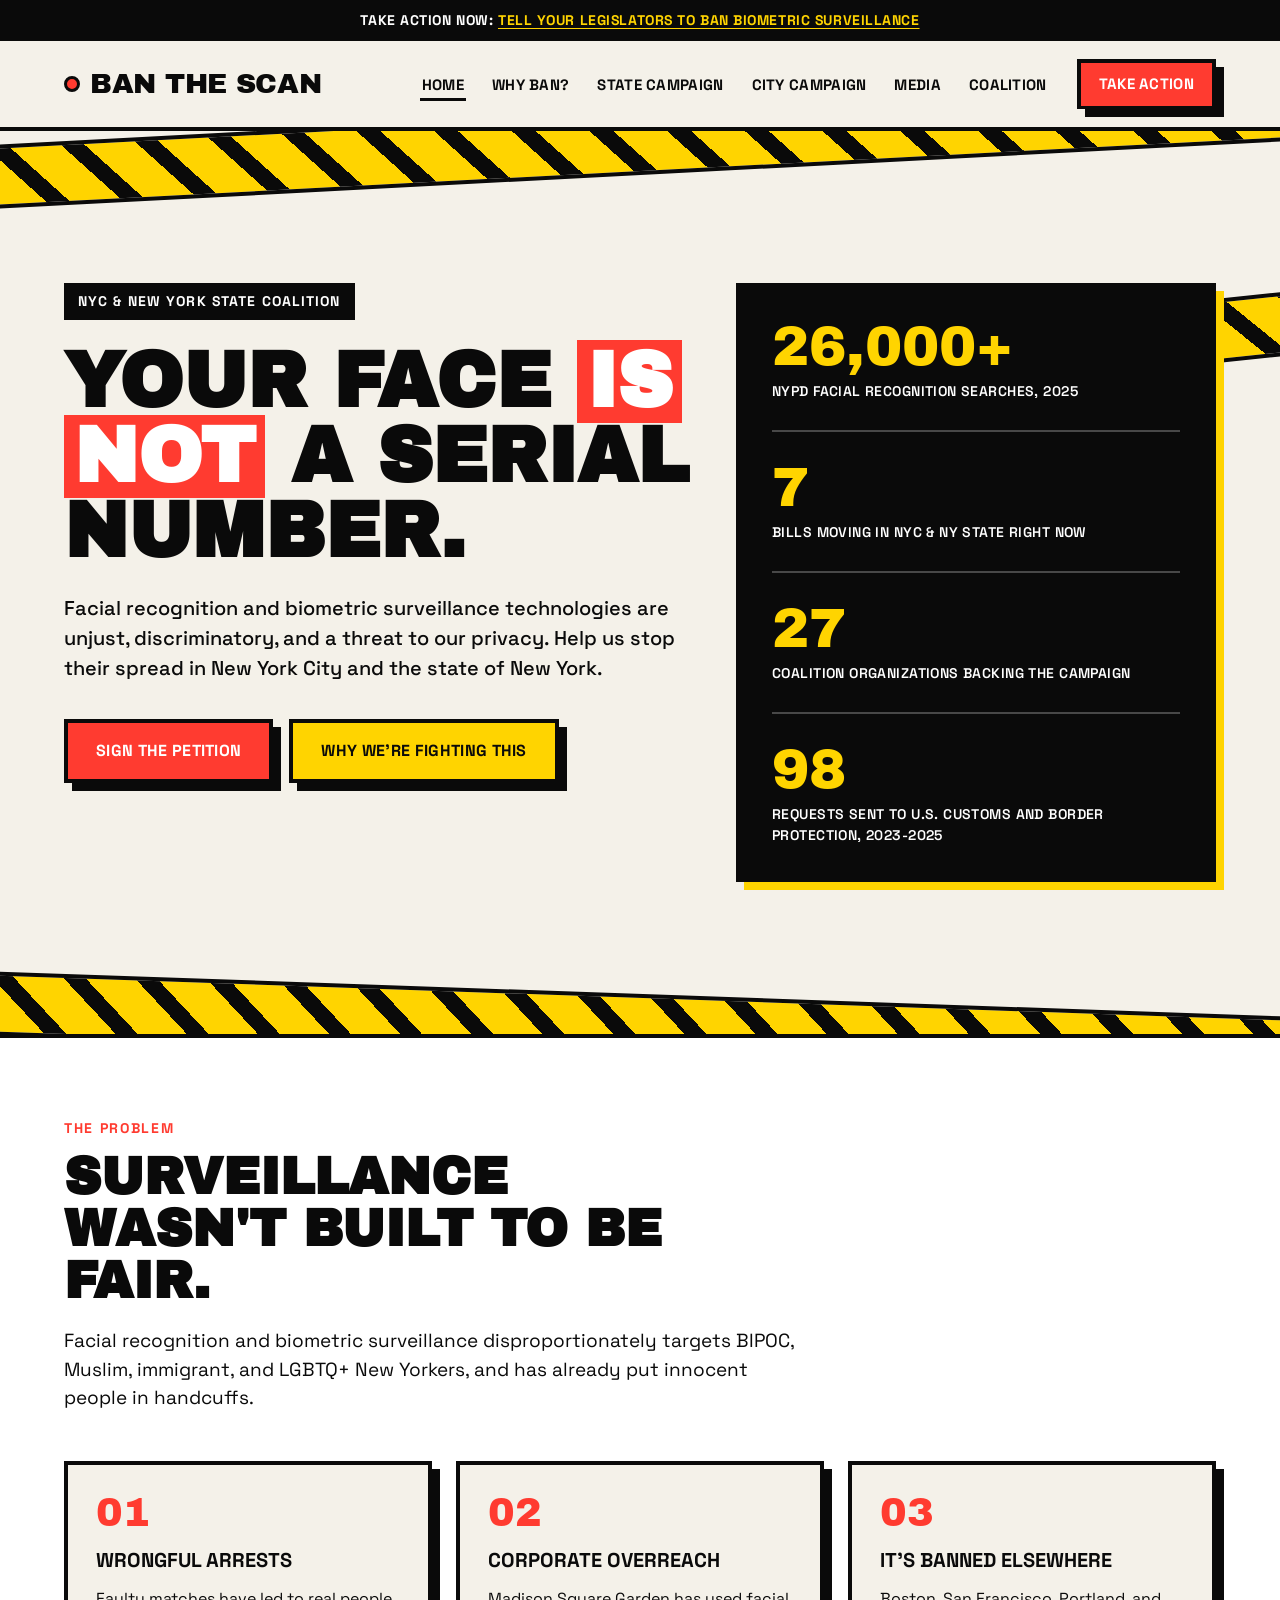
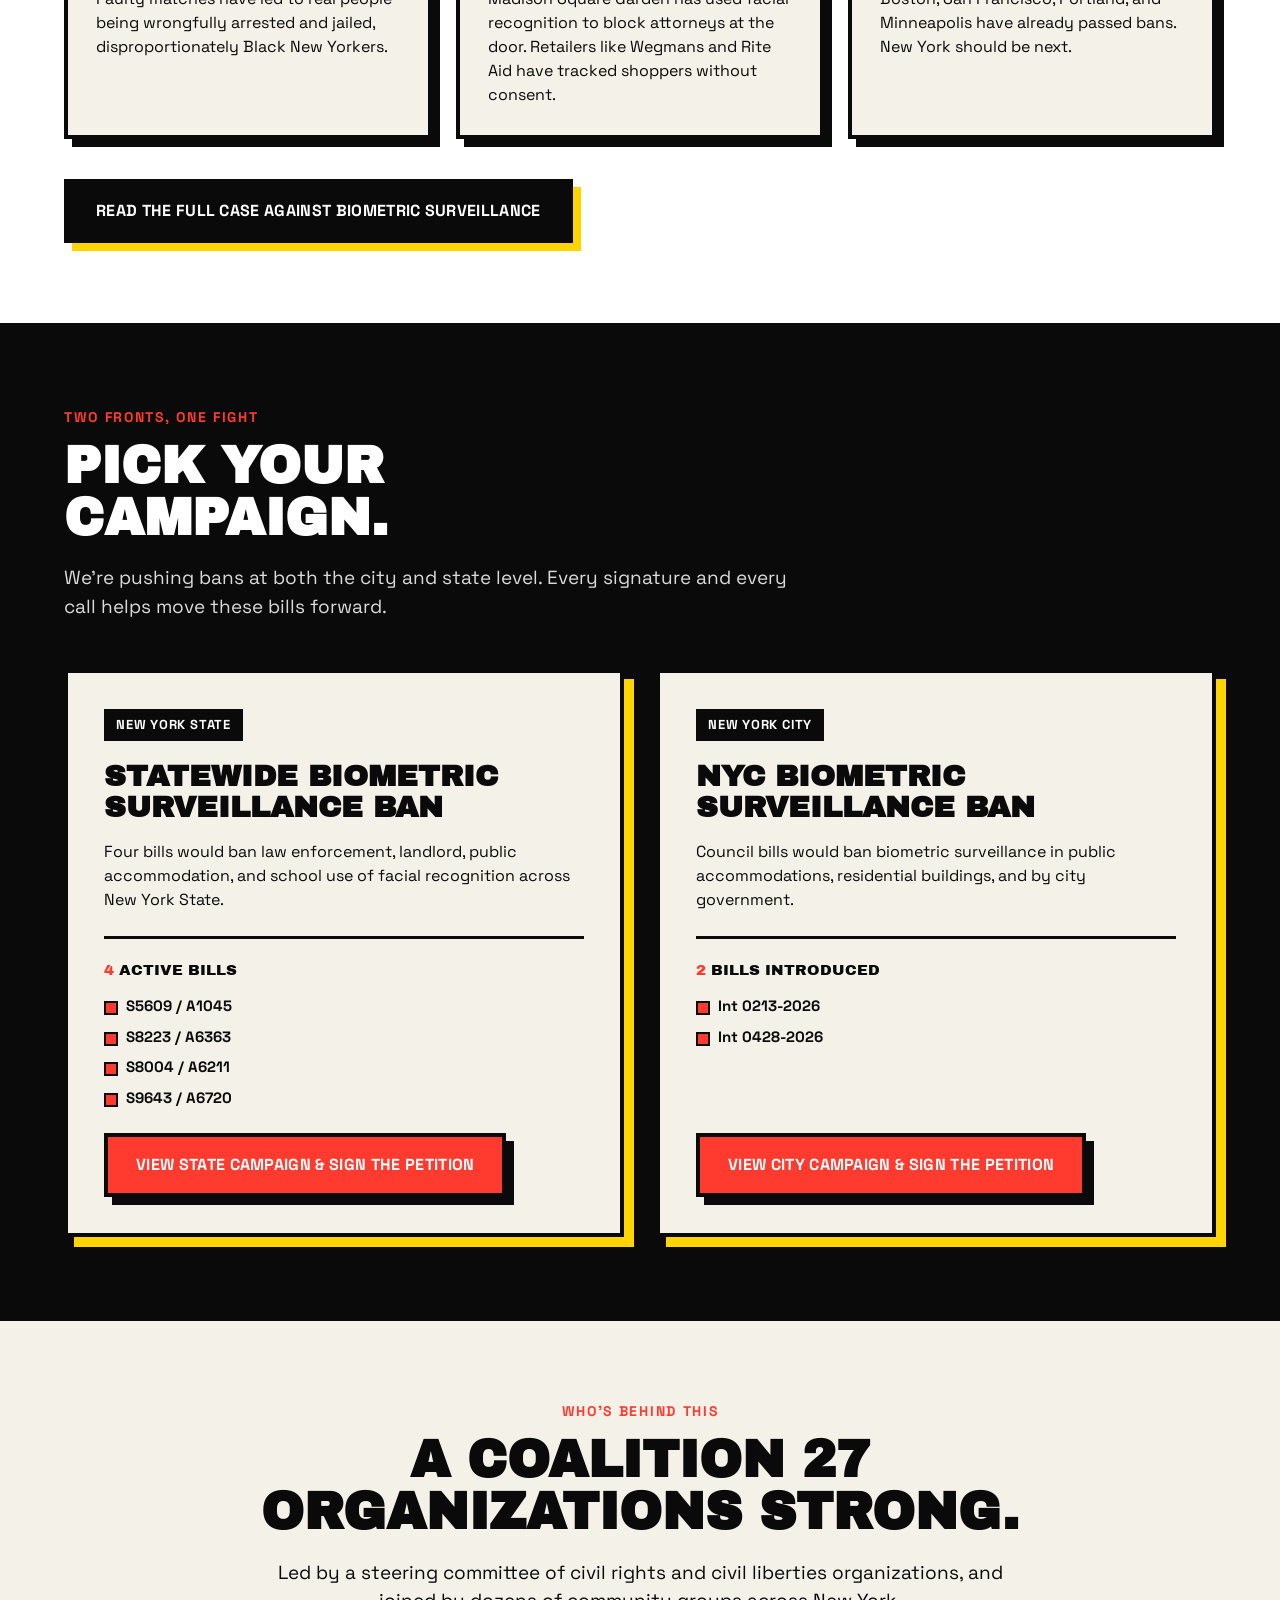
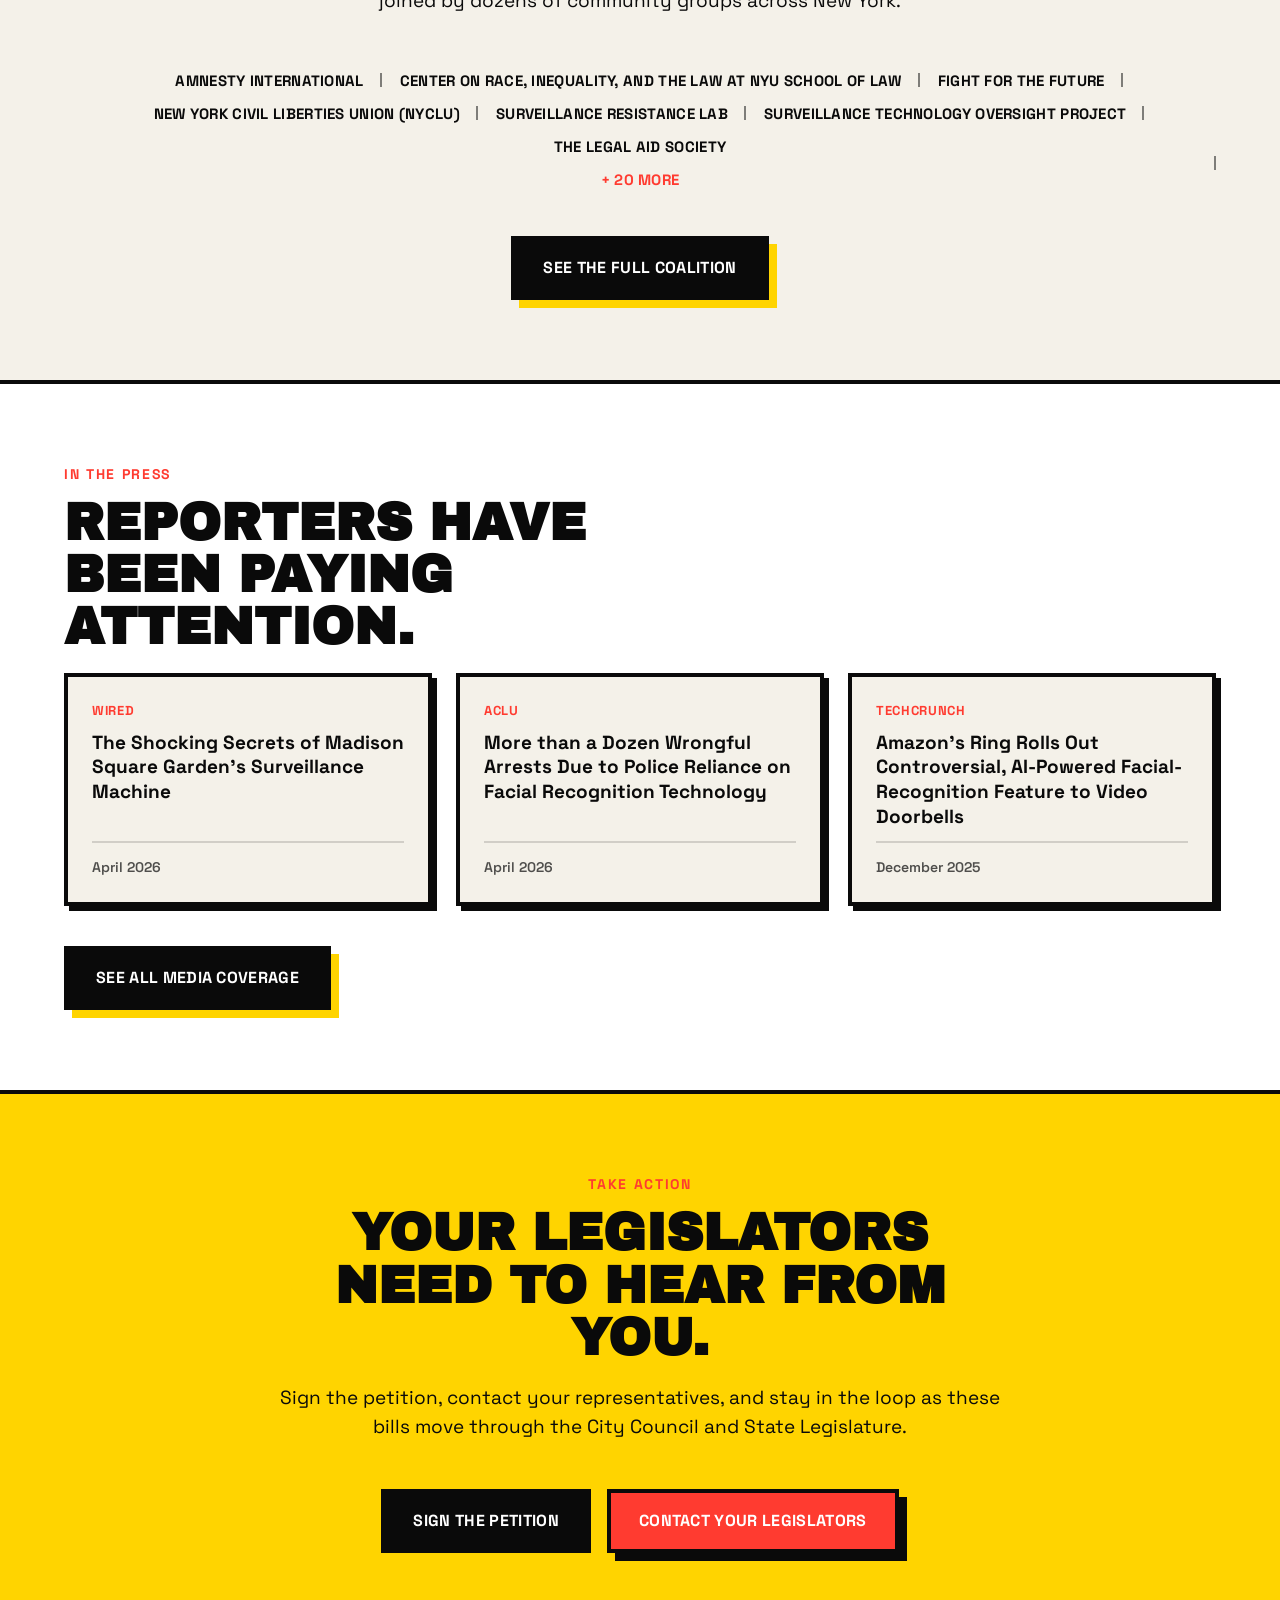
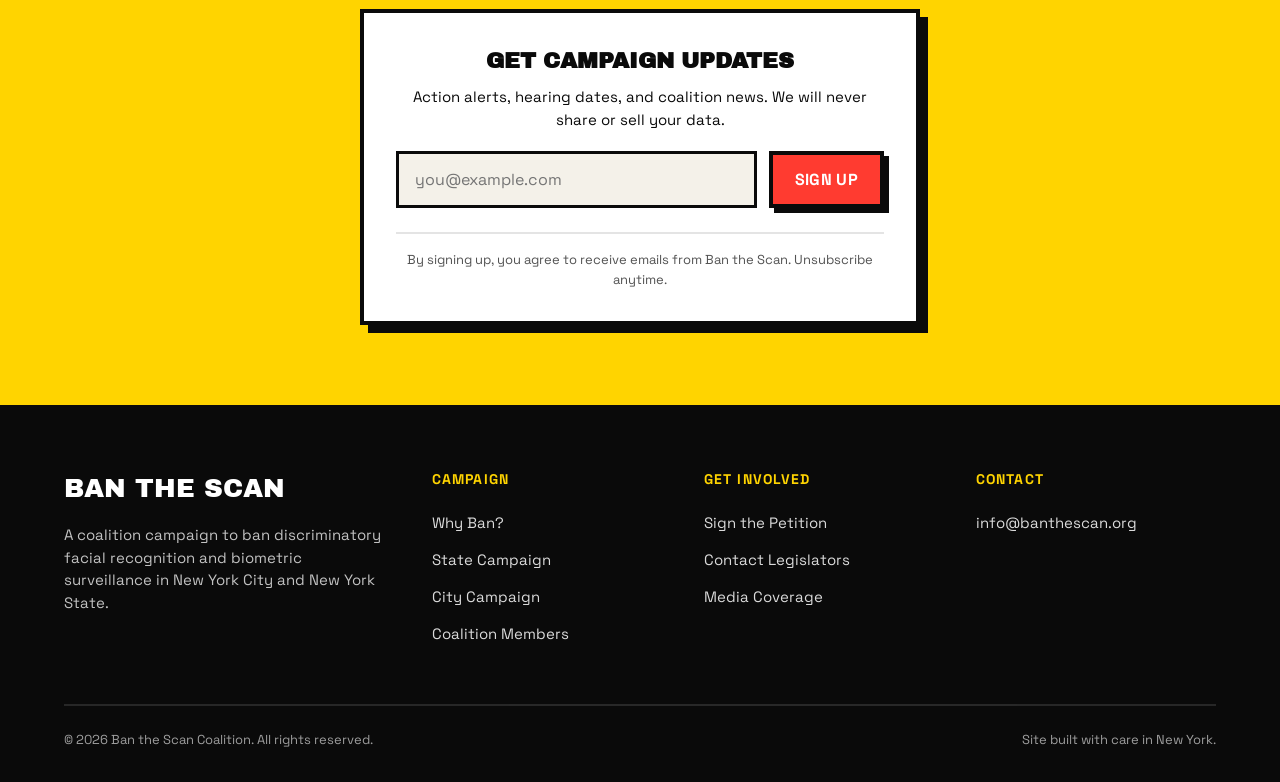
==== commit 1f55e629: "Updated Index" ====
--- a/index.html
+++ b/index.html
@@ -3,7 +3,7 @@
     <head>
         <meta charset="UTF-8" />
         <meta name="viewport" content="width=device-width, initial-scale=1.0" />
-        <title>Ban the Scan | Stop Facial Recognition Surveillance in NYC &amp; New York State</title>
+        <title>Ban the Scan | Stop Facial Recognition Surveillance in NYC & New York State</title>
         <meta name="description" content="Ban the Scan is a coalition campaign to ban discriminatory facial recognition and biometric surveillance in New York City and New York State." />
         <link rel="stylesheet" href="/assets/css/styles.css" />
     </head>
@@ -86,42 +86,46 @@
 
 
         <main id="main">
-    <!-- HERO -->
-    <section class="hero">
-        <div class="tape tape-1" aria-hidden="true"></div>
-        <div class="tape tape-2" aria-hidden="true"></div>
-        <div class="tape tape-3" aria-hidden="true"></div>
-        <div class="wrap">
-            <div class="hero-copy">
-                <span class="hero-eyebrow">NYC &amp; New York State Coalition</span>
-                <h1>Your face <mark>is not</mark> a serial number.</h1>
-                <p class="hero-sub">Facial recognition and biometric surveillance technologies are unjust, discriminatory, and a threat to our privacy. Help us stop their spread in New York City and the state of New York.</p>
-                <div class="hero-actions">
-                    <a class="btn btn-primary" href="/get-involved.html">Sign the Petition</a>
-                    <a class="btn btn-yellow" href="/about.html">Why We're Fighting This</a>
-                </div>
-            </div>
+<!-- HERO -->
+<section class="hero">
+<div class="tape tape-1" aria-hidden="true"></div>
+<div class="tape tape-2" aria-hidden="true"></div>
+<div class="tape tape-3" aria-hidden="true"></div>
+<div class="wrap">
+<div class="hero-copy">
+<span class="hero-eyebrow">NYC &amp; New York State Coalition</span>
+<h1>Your face <mark>is not</mark> a serial number.</h1>
+<p class="hero-sub">Facial recognition and biometric surveillance technologies are unjust, discriminatory, and a threat to our privacy. Help us stop their spread in New York City and the state of New York.</p>
+<div class="hero-actions">
+<a class="btn btn-primary" href="/get-involved.html">Sign the Petition</a>
+<a class="btn btn-yellow" href="/about.html">Why We're Fighting This</a>
+</div>
+</div>
 
             <div class="hero-card">
-                <div class="stat">22,000+</div>
-                <div class="stat-label">NYPD facial recognition searches, 2016&ndash;2019</div>
-
+                <div class="stat">26,000+</div>
+                <div class="stat-label">NYPD facial recognition searches, 2025</div>
+    
                 <div class="stat">7</div>
                 <div class="stat-label">Bills moving in NYC &amp; NY State right now</div>
-
+    
                 <div class="stat">27</div>
-                <div class="stat-label">Coalition organizations backing the campaign</div>
-            </div>
-        </div>
-    </section>
-
+                <div class="stat-label">Coalition organizations backing the campaign</div>  
+  
+                <div class="stat">98</div>
+                <div class="stat-label">Requests sent to U.S. Customs and Border Protection, 2023-2025</div>            
+    
+            </div>
+        </div>
+    </section>
+    
     <!-- WHY BAN -->
     <section class="why-ban" id="why">
         <div class="wrap">
             <p class="section-label">The Problem</p>
             <h2 class="section-heading">Surveillance wasn't built to be fair.</h2>
             <p class="section-intro">Facial recognition and biometric surveillance disproportionately targets BIPOC, Muslim, immigrant, and LGBTQ+ New Yorkers, and has already put innocent people in handcuffs.</p>
-
+    
             <div class="reasons-grid">
                 
                 <div class="reason-card">
@@ -143,20 +147,20 @@
                 </div>
                 
             </div>
-
+    
             <div class="why-ban-footer">
                 <a class="btn btn-black" href="/about.html">Read the Full Case Against Biometric Surveillance</a>
             </div>
         </div>
     </section>
-
+    
     <!-- CAMPAIGNS -->
     <section class="campaigns" id="campaigns">
         <div class="wrap">
             <p class="section-label">Two Fronts, One Fight</p>
             <h2 class="section-heading">Pick your campaign.</h2>
             <p class="section-intro">We're pushing bans at both the city and state level. Every signature and every call helps move these bills forward.</p>
-
+    
             <div class="campaign-grid">
                 <article class="campaign-card">
                     <span class="flag">New York State</span>
@@ -179,7 +183,7 @@
                     </ul>
                     <a class="btn btn-primary" href="/campaign-state.html">View State Campaign &amp; Sign the Petition</a>
                 </article>
-
+    
                 <article class="campaign-card">
                     <span class="flag">New York City</span>
                     <h3>NYC Biometric Surveillance Ban</h3>
@@ -206,7 +210,7 @@
             </div>
         </div>
     </section>
-
+    
     <!-- COALITION -->
     <section class="coalition" id="coalition">
         <div class="wrap">
@@ -216,7 +220,7 @@
                 organizations strong.
             </h2>
             <p class="section-intro">Led by a steering committee of civil rights and civil liberties organizations, and joined by dozens of community groups across New York.</p>
-
+    
             
             <div class="org-strip">
                 
@@ -239,17 +243,17 @@
                 
                 <span class="more">+ 20 more</span>
             </div>
-
+    
             <a class="btn btn-black" href="/coalition.html">See the Full Coalition</a>
         </div>
     </section>
-
+    
     <!-- NEWS PREVIEW -->
     <section class="news" id="media">
         <div class="wrap">
             <p class="section-label">In the Press</p>
             <h2 class="section-heading">Reporters have been paying attention.</h2>
-
+    
             <div class="news-grid">
                 
                 
@@ -278,23 +282,23 @@
                 </article>
                 
             </div>
-
+    
             <a class="btn btn-black" href="/news.html">See All Media Coverage</a>
         </div>
     </section>
-
+    
     <!-- FINAL CTA -->
     <section class="final-cta" id="action">
         <div class="wrap">
             <p class="section-label">Take Action</p>
             <h2 class="section-heading">Your legislators need to hear from you.</h2>
             <p class="section-intro">Sign the petition, contact your representatives, and stay in the loop as these bills move through the City Council and State Legislature.</p>
-
+    
             <div class="cta-actions">
                 <a class="btn btn-black" href="/get-involved.html">Sign the Petition</a>
                 <a class="btn btn-primary" href="/contact-legislators.html">Contact Your Legislators</a>
             </div>
-
+    
             <form class="signup-form" action="#" method="post">
     <h3>Get Campaign Updates</h3>
     <p>Action alerts, hearing dates, and coalition news. We will never share or sell your data.</p>
@@ -310,6 +314,7 @@
 
         </div>
     </section>
+
 </main>
 
 
--- a/assets/css/styles.css
+++ b/assets/css/styles.css
@@ -1041,6 +1041,25 @@
     font-size: 16px;
 }
 
+.definition-actions {
+    display: flex;
+    align-items: center;
+    flex-wrap: wrap;
+    gap: 24px 32px;
+    margin-top: 20px;
+}
+
+.definition-actions .btn {
+    max-width: 100%;
+    justify-content: center;
+    text-align: center;
+    white-space: normal;
+}
+
+.definition-actions .card-link {
+    flex: 0 1 auto;
+}
+
 /* ==========================================================================
    Case against: alternating stat blocks
    ========================================================================== */
